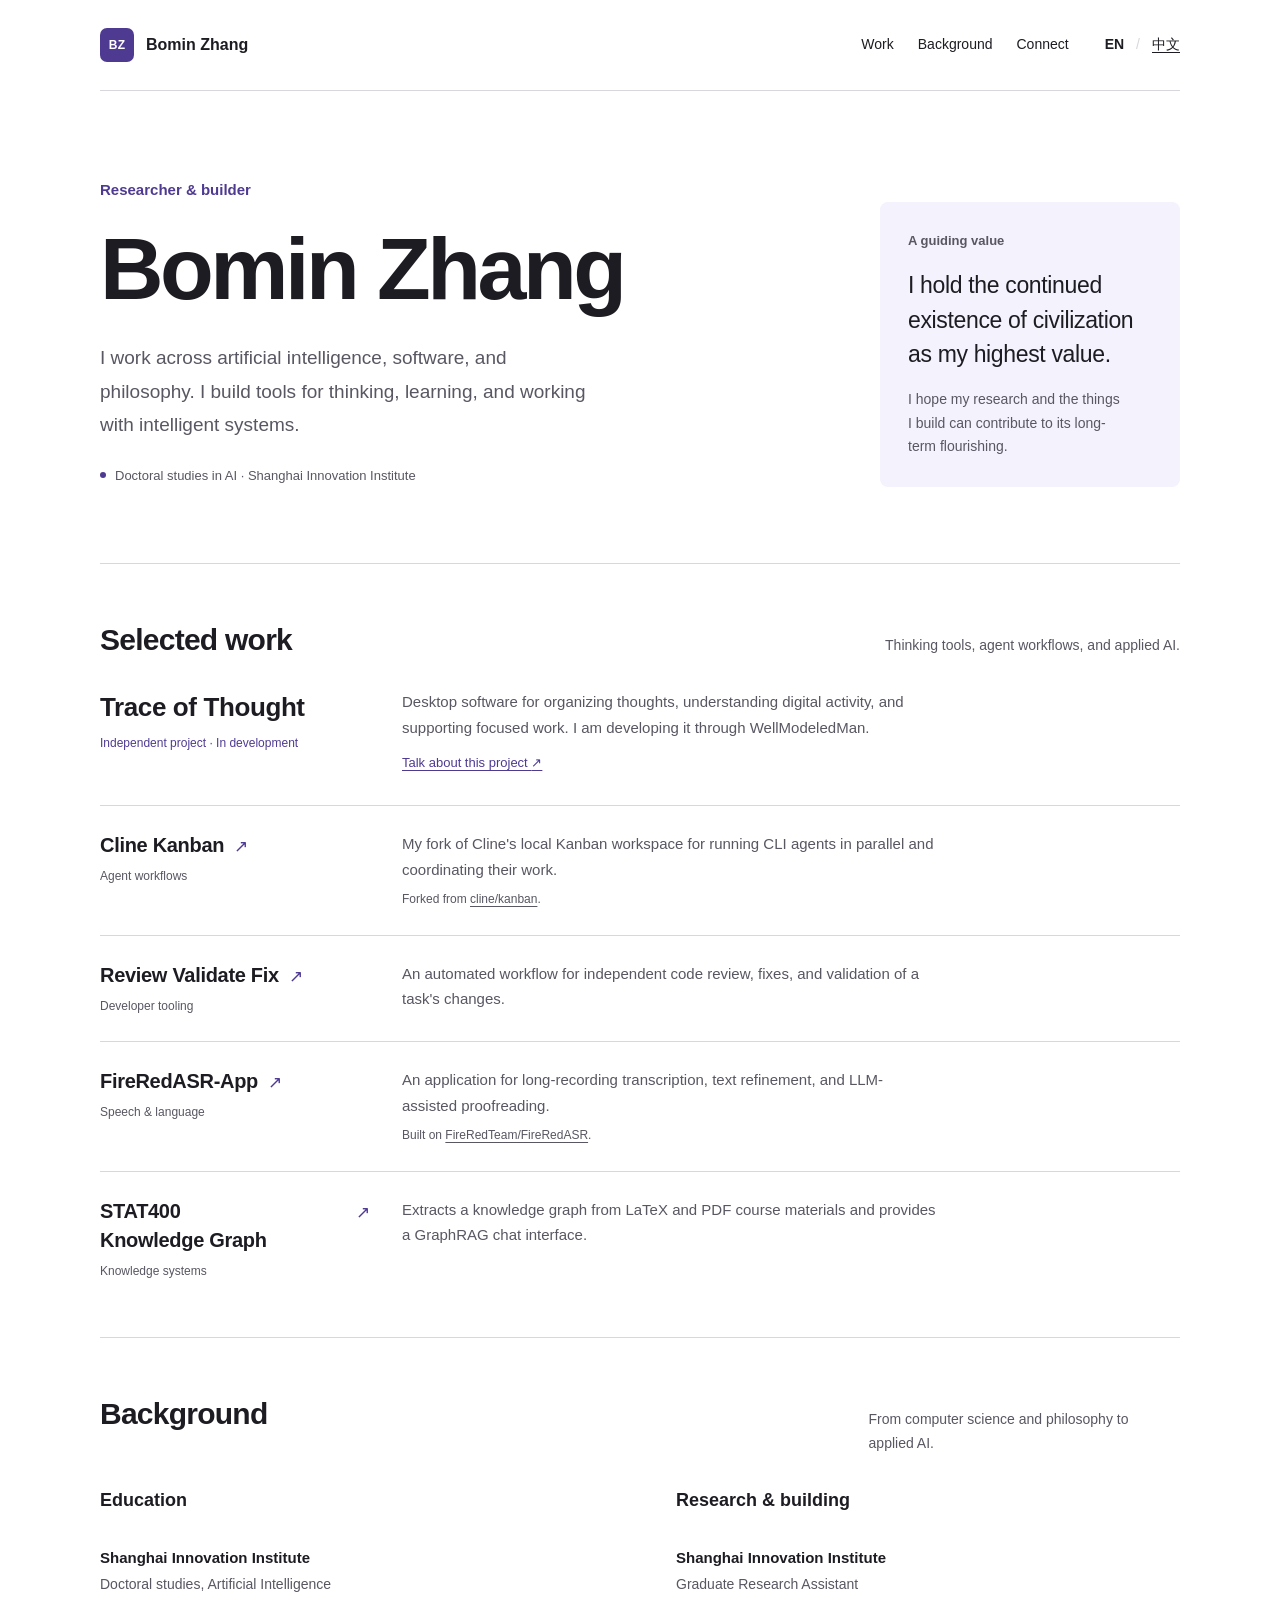
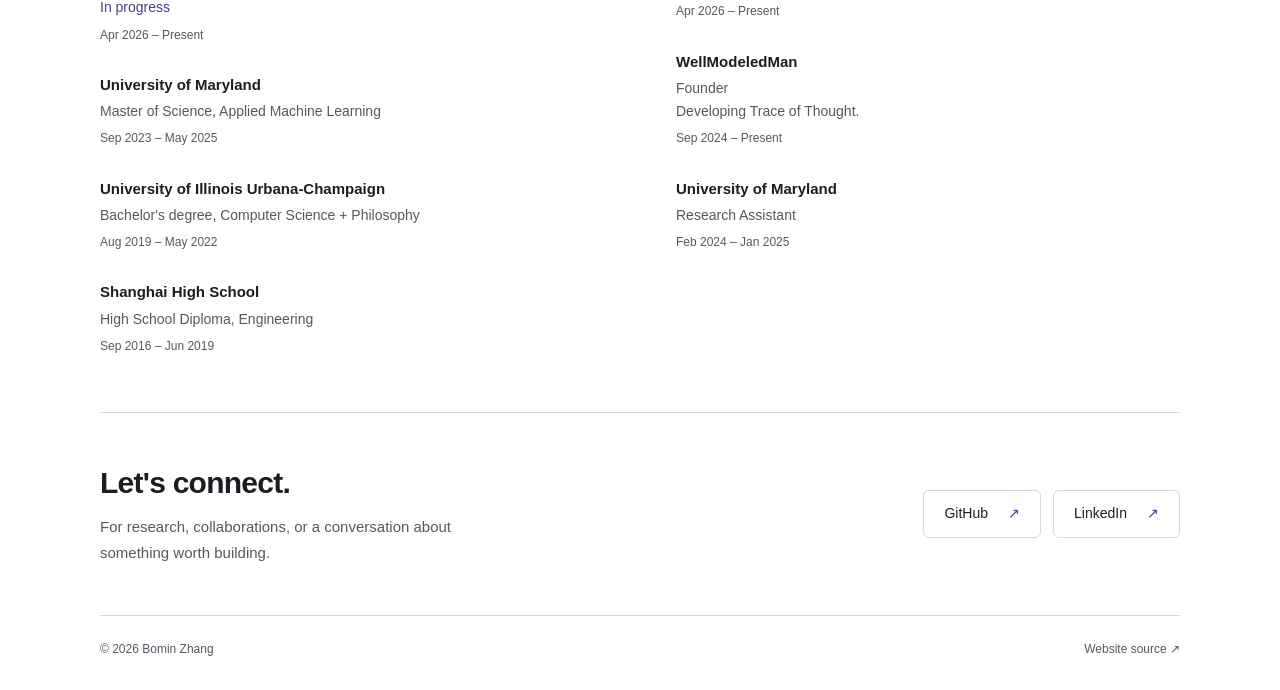
==== projects/personal-website/public/index.html @ e4f24a4a "[FEAT,UI]新增中英双语个人主页与 GitHub Pages 发布流程" ====
<!doctype html>
<html lang="en" data-language-redirect-entry>
<head>
  <meta charset="utf-8">
  <meta name="viewport" content="width=device-width, initial-scale=1">
  <meta name="description" content="Bomin Zhang, a researcher and builder working across artificial intelligence, software, and philosophy. 跨领域研究与构建者。">
  <title>Bomin Zhang | Researcher &amp; builder</title>
  <link rel="canonical" href="https://realmx1.github.io/">
  <link rel="alternate" hreflang="en" href="https://realmx1.github.io/en/">
  <link rel="alternate" hreflang="zh-CN" href="https://realmx1.github.io/zh/">
  <link rel="alternate" hreflang="x-default" href="https://realmx1.github.io/">
  <link rel="icon" type="image/svg+xml" href="assets/bomin-zhang-monogram.svg">
  <link rel="stylesheet" href="assets/personal-website.css">
  <script src="assets/language-preference-navigation.js" defer></script>
</head>
<body class="language-entry-page">
  <main class="language-entry-content">
    <span class="personal-monogram" aria-hidden="true">BZ</span>
    <h1 class="personal-name">Bomin Zhang</h1>
    <p class="language-entry-description">Researcher &amp; builder<br><span lang="zh-CN">跨领域研究与构建者</span></p>
    <nav class="entry-language-options" aria-label="Choose your language / 选择语言">
      <a href="en/" lang="en" hreflang="en">English <span aria-hidden="true">→</span></a>
      <a href="zh/" lang="zh-CN" hreflang="zh-CN">简体中文 <span aria-hidden="true">→</span></a>
    </nav>
  </main>
</body>
</html>
---- projects/personal-website/public/assets/personal-website.css ----
:root {
  color-scheme: light;
  --color-page-background: oklch(1 0 0);
  --color-body-text: oklch(0.23 0.012 290);
  --color-secondary-text: oklch(0.46 0.018 290);
  --color-brand-primary: oklch(0.42 0.14 290);
  --color-brand-tint: oklch(0.965 0.015 290);
  --color-divider: oklch(0.88 0.008 290);
  --color-focus-indicator: oklch(0.44 0.15 290);
  font-family: -apple-system, BlinkMacSystemFont, "Segoe UI", "PingFang SC", "Microsoft YaHei", sans-serif;
  color: var(--color-body-text);
  background: var(--color-page-background);
  font-synthesis: none;
  text-rendering: optimizeLegibility;
  -webkit-font-smoothing: antialiased;
}

* { box-sizing: border-box; }
html { scroll-behavior: smooth; scroll-padding-top: 28px; }
body { margin: 0; font-size: 16px; line-height: 1.7; }
a { color: inherit; text-decoration-thickness: 1px; text-underline-offset: 0.22em; }
a:hover { color: var(--color-brand-primary); }
a:focus-visible { outline: 3px solid var(--color-focus-indicator); outline-offset: 5px; border-radius: 2px; }
h1, h2, h3, p { margin: 0; }
h1, h2, h3 { text-wrap: balance; }
p { text-wrap: pretty; }
::selection { background: oklch(0.9 0.06 290); color: var(--color-body-text); }
.page-container { width: min(1080px, calc(100% - 96px)); margin-inline: auto; }
.skip-navigation-link {
  position: absolute; top: 12px; left: 12px; z-index: 1; padding: 10px 18px;
  background: var(--color-page-background); transform: translateY(-200%);
}
.skip-navigation-link:focus { transform: translateY(0); }

.site-header { display: flex; align-items: center; gap: 36px; padding-block: 28px; border-bottom: 1px solid var(--color-divider); }
.site-identity { display: inline-flex; align-items: center; gap: 12px; margin-right: auto; font-weight: 650; text-decoration: none; white-space: nowrap; }
.personal-monogram { display: grid; place-items: center; width: 34px; height: 34px; background: var(--color-brand-primary); color: white; font-size: 12px; letter-spacing: 0.02em; border-radius: 7px; }
.section-navigation, .language-navigation { display: flex; align-items: center; gap: 24px; font-size: 14px; }
.section-navigation a { text-decoration: none; }
.language-navigation { gap: 12px; }
.language-navigation a { white-space: nowrap; }
.language-navigation [aria-current="page"] { font-weight: 650; text-decoration: none; }
.language-separator { color: var(--color-divider); }

.personal-introduction { display: grid; grid-template-columns: minmax(0, 1fr) 300px; align-items: end; gap: 60px; padding-block: 86px 76px; }
.professional-positioning { margin-bottom: 18px; color: var(--color-brand-primary); font-size: 15px; font-weight: 550; }
.personal-name { font-size: clamp(3rem, 7vw, 5.5rem); font-weight: 600; line-height: 1.1; letter-spacing: -0.04em; }
.personal-description { margin-top: 24px; max-width: 46ch; font-size: 19px; line-height: 1.75; color: var(--color-secondary-text); }
.current-affiliation { margin-top: 24px; font-size: 13px; color: var(--color-secondary-text); }
.current-affiliation::before { content: ""; display: inline-block; width: 6px; height: 6px; margin-right: 9px; margin-bottom: 2px; background: var(--color-brand-primary); border-radius: 50%; }
.guiding-value { padding: 28px; border-radius: 8px; background: var(--color-brand-tint); }
.guiding-value h2 { font-size: 13px; font-weight: 550; color: var(--color-secondary-text); }
.guiding-value p { margin-top: 16px; font-size: 23px; line-height: 1.5; letter-spacing: -0.015em; }
.guiding-value .value-context { font-size: 14px; line-height: 1.7; color: var(--color-secondary-text); letter-spacing: normal; }

.content-section { padding-block: 56px; border-top: 1px solid var(--color-divider); }
.section-heading { display: flex; align-items: baseline; justify-content: space-between; gap: 24px; margin-bottom: 30px; }
.section-heading h2, .contact-heading { font-size: 30px; line-height: 1.3; font-weight: 550; letter-spacing: -0.025em; }
.section-heading > p { max-width: 40ch; font-size: 14px; color: var(--color-secondary-text); }
.project-list { margin: 0; padding: 0; list-style: none; }
.project-entry { display: grid; grid-template-columns: 270px minmax(0, 1fr); gap: 32px; padding-block: 25px; border-bottom: 1px solid var(--color-divider); }
.project-entry:last-child { padding-bottom: 0; border-bottom: 0; }
.project-entry h3 { font-size: 20px; font-weight: 550; line-height: 1.45; letter-spacing: -0.015em; }
.project-title-link { display: inline-flex; align-items: baseline; gap: 10px; text-decoration: none; }
.project-title-link span { color: var(--color-brand-primary); font-size: 17px; transition: transform 160ms ease-out; }
.project-title-link:hover span { transform: translate(2px, -2px); }
.project-description { max-width: 65ch; color: var(--color-secondary-text); font-size: 15px; }
.project-category { margin-top: 6px; font-size: 12px; color: var(--color-secondary-text); }
.project-provenance { margin-top: 7px; font-size: 12px; color: var(--color-secondary-text); }
.project-entry-featured { padding-top: 0; padding-bottom: 30px; }
.project-entry-featured h3 { font-size: 26px; }
.project-entry-featured .project-category { color: var(--color-brand-primary); }
.project-conversation-link { display: inline-block; margin-top: 12px; color: var(--color-brand-primary); font-size: 13px; }

.professional-background { display: grid; grid-template-columns: 1fr 1fr; gap: 72px; }
.background-column h3 { margin-bottom: 30px; font-size: 18px; font-weight: 550; }
.background-timeline { margin: 0; padding: 0; list-style: none; }
.background-timeline li + li { margin-top: 28px; }
.background-timeline h4 { margin: 0; font-size: 15px; line-height: 1.55; font-weight: 600; }
.timeline-detail { margin-top: 4px; color: var(--color-secondary-text); font-size: 14px; line-height: 1.65; }
.timeline-period { margin-top: 5px; color: var(--color-secondary-text); font-size: 12px; }
.ongoing-status { color: var(--color-brand-primary); }

.contact-section { display: flex; align-items: center; justify-content: space-between; gap: 32px; padding-block: 50px; }
.contact-description { max-width: 48ch; margin-top: 12px; color: var(--color-secondary-text); font-size: 15px; }
.contact-links { display: flex; flex-shrink: 0; flex-wrap: wrap; gap: 12px; }
.contact-links a, .entry-language-options a { display: inline-flex; align-items: center; justify-content: center; gap: 20px; padding: 11px 20px; border: 1px solid var(--color-divider); border-radius: 6px; font-size: 14px; text-decoration: none; }
.contact-links a:hover, .entry-language-options a:hover { border-color: var(--color-brand-primary); }
.contact-links a span { color: var(--color-brand-primary); }
.site-footer { display: flex; justify-content: space-between; gap: 20px; padding-block: 23px 30px; border-top: 1px solid var(--color-divider); color: var(--color-secondary-text); font-size: 12px; }
.site-footer a { text-decoration: none; }

.language-entry-page { display: grid; min-height: 100svh; place-items: center; padding: 32px 24px; }
.language-entry-content { width: min(100%, 580px); }
.language-entry-content .personal-name { margin-top: 28px; }
.language-entry-description { margin-top: 24px; color: var(--color-secondary-text); }
.entry-language-options { display: flex; flex-wrap: wrap; gap: 12px; margin-top: 32px; }

@media (max-width: 900px) {
  .page-container { width: calc(100% - 64px); }
  .personal-introduction { grid-template-columns: minmax(0, 1fr) 260px; gap: 32px; padding-block: 64px; }
  .personal-description { font-size: 17px; }
  .guiding-value { padding: 24px; }
  .guiding-value p { font-size: 21px; }
  .project-entry { grid-template-columns: 220px minmax(0, 1fr); gap: 24px; }
  .professional-background { gap: 40px; }
  .section-heading { display: block; }
  .section-heading > p { margin-top: 10px; }
}

@media (max-width: 680px) {
  .page-container { width: calc(100% - 40px); }
  .site-header { display: grid; grid-template-columns: 1fr auto; gap: 20px; padding-block: 22px; }
  .site-identity { font-size: 14px; gap: 9px; }
  .personal-monogram { width: 30px; height: 30px; font-size: 11px; }
  .language-navigation { grid-column: 2; grid-row: 1; font-size: 13px; gap: 9px; }
  .section-navigation { grid-column: 1 / -1; gap: 24px; font-size: 13px; }
  .personal-introduction { grid-template-columns: 1fr; gap: 32px; padding-block: 48px; }
  .personal-name { font-size: clamp(2.6rem, 11.5vw, 4.5rem); }
  .personal-description { margin-top: 20px; font-size: 17px; }
  .current-affiliation { max-width: 39ch; font-size: 12px; }
  .guiding-value { padding: 22px 24px; }
  .guiding-value p { max-width: 32ch; margin-top: 10px; font-size: 21px; }
  .guiding-value .value-context { max-width: none; font-size: 13px; }
  .content-section { padding-block: 40px; }
  .section-heading h2, .contact-heading { font-size: 27px; }
  .project-entry { grid-template-columns: 1fr; gap: 12px; padding-block: 23px; }
  .project-entry-featured { padding-top: 0; }
  .project-entry h3 { font-size: 20px; }
  .project-entry-featured h3 { font-size: 24px; }
  .professional-background { grid-template-columns: 1fr; gap: 40px; }
  .background-column h3 { margin-bottom: 24px; }
  .contact-section { display: block; }
  .contact-links { margin-top: 24px; }
  .site-footer { font-size: 11px; }
}

@media (prefers-reduced-motion: reduce) {
  html { scroll-behavior: auto; }
  .project-title-link span { transition: none; }
}

@media print {
  .page-container { width: 100%; }
  .site-header, .language-navigation, .contact-links, .site-footer { display: none; }
  .personal-introduction, .content-section { padding-block: 24px; }
  .project-entry, .background-timeline li { break-inside: avoid; }
}
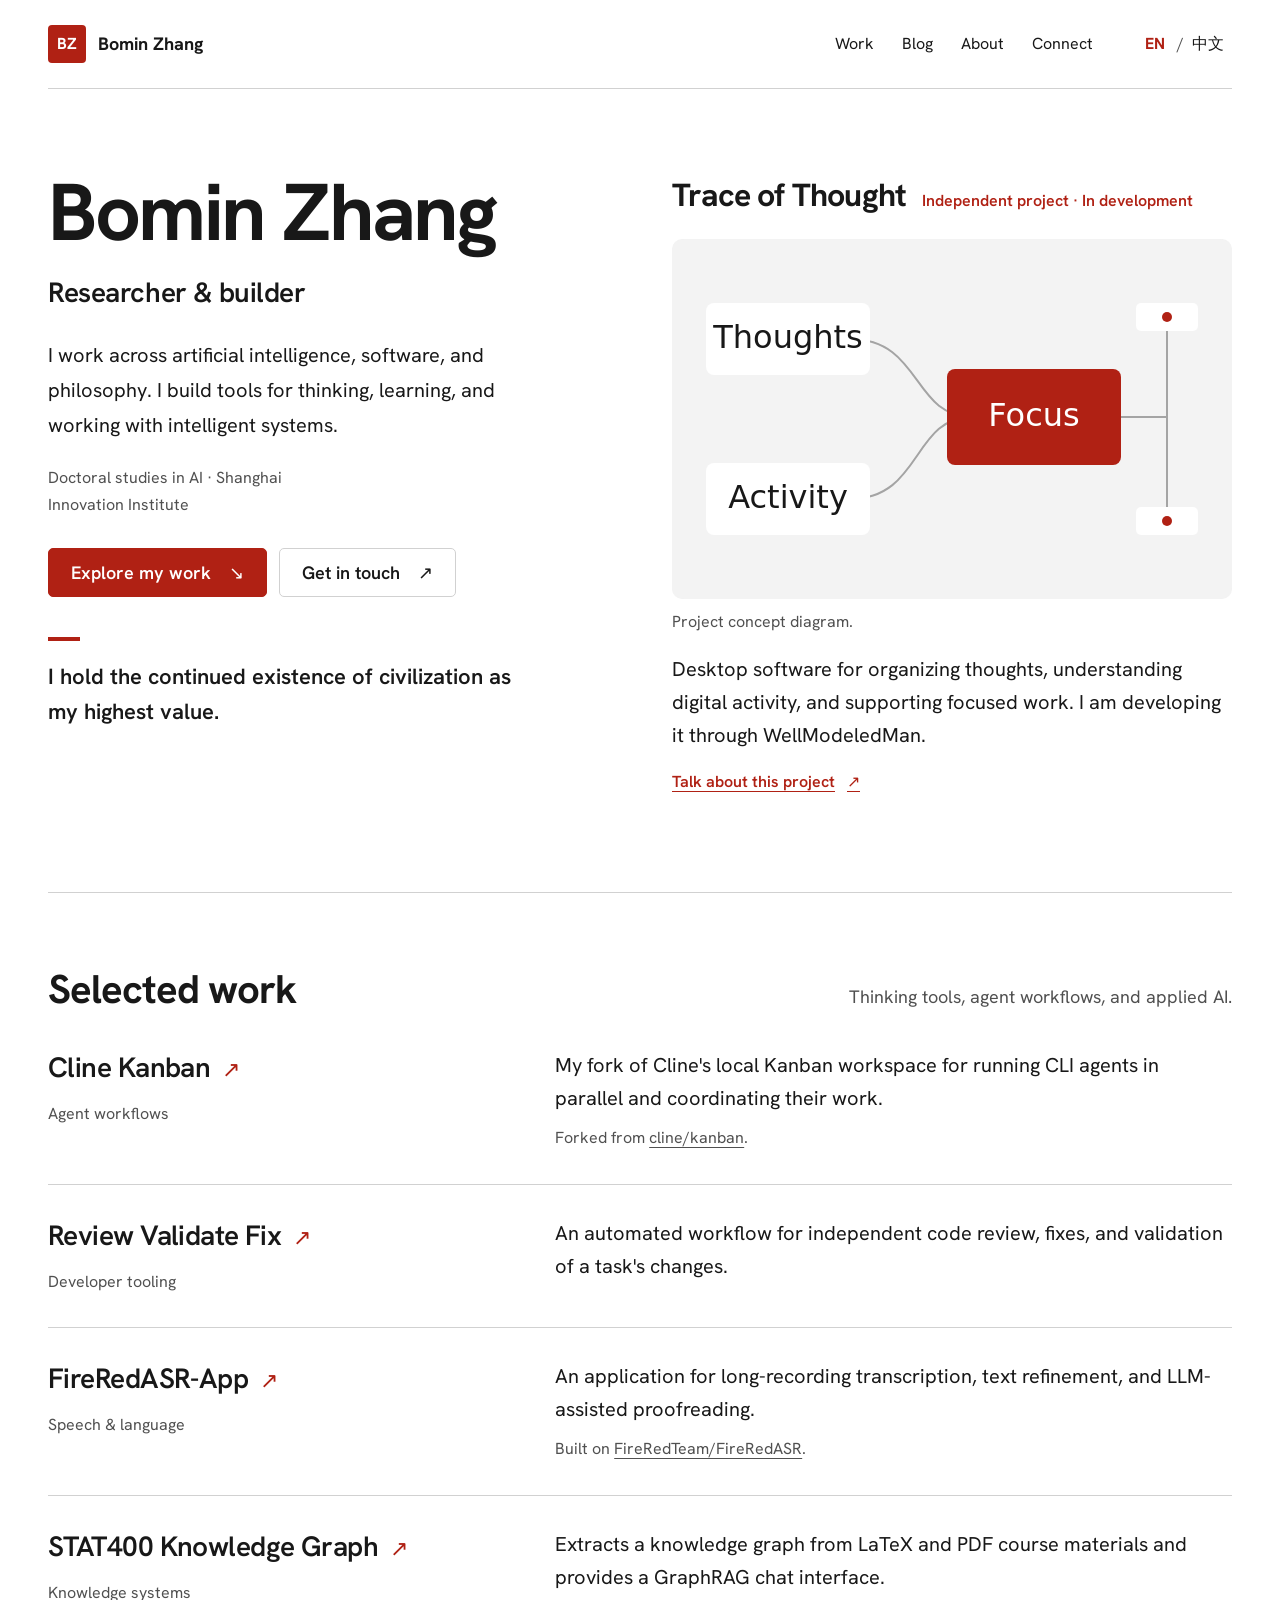
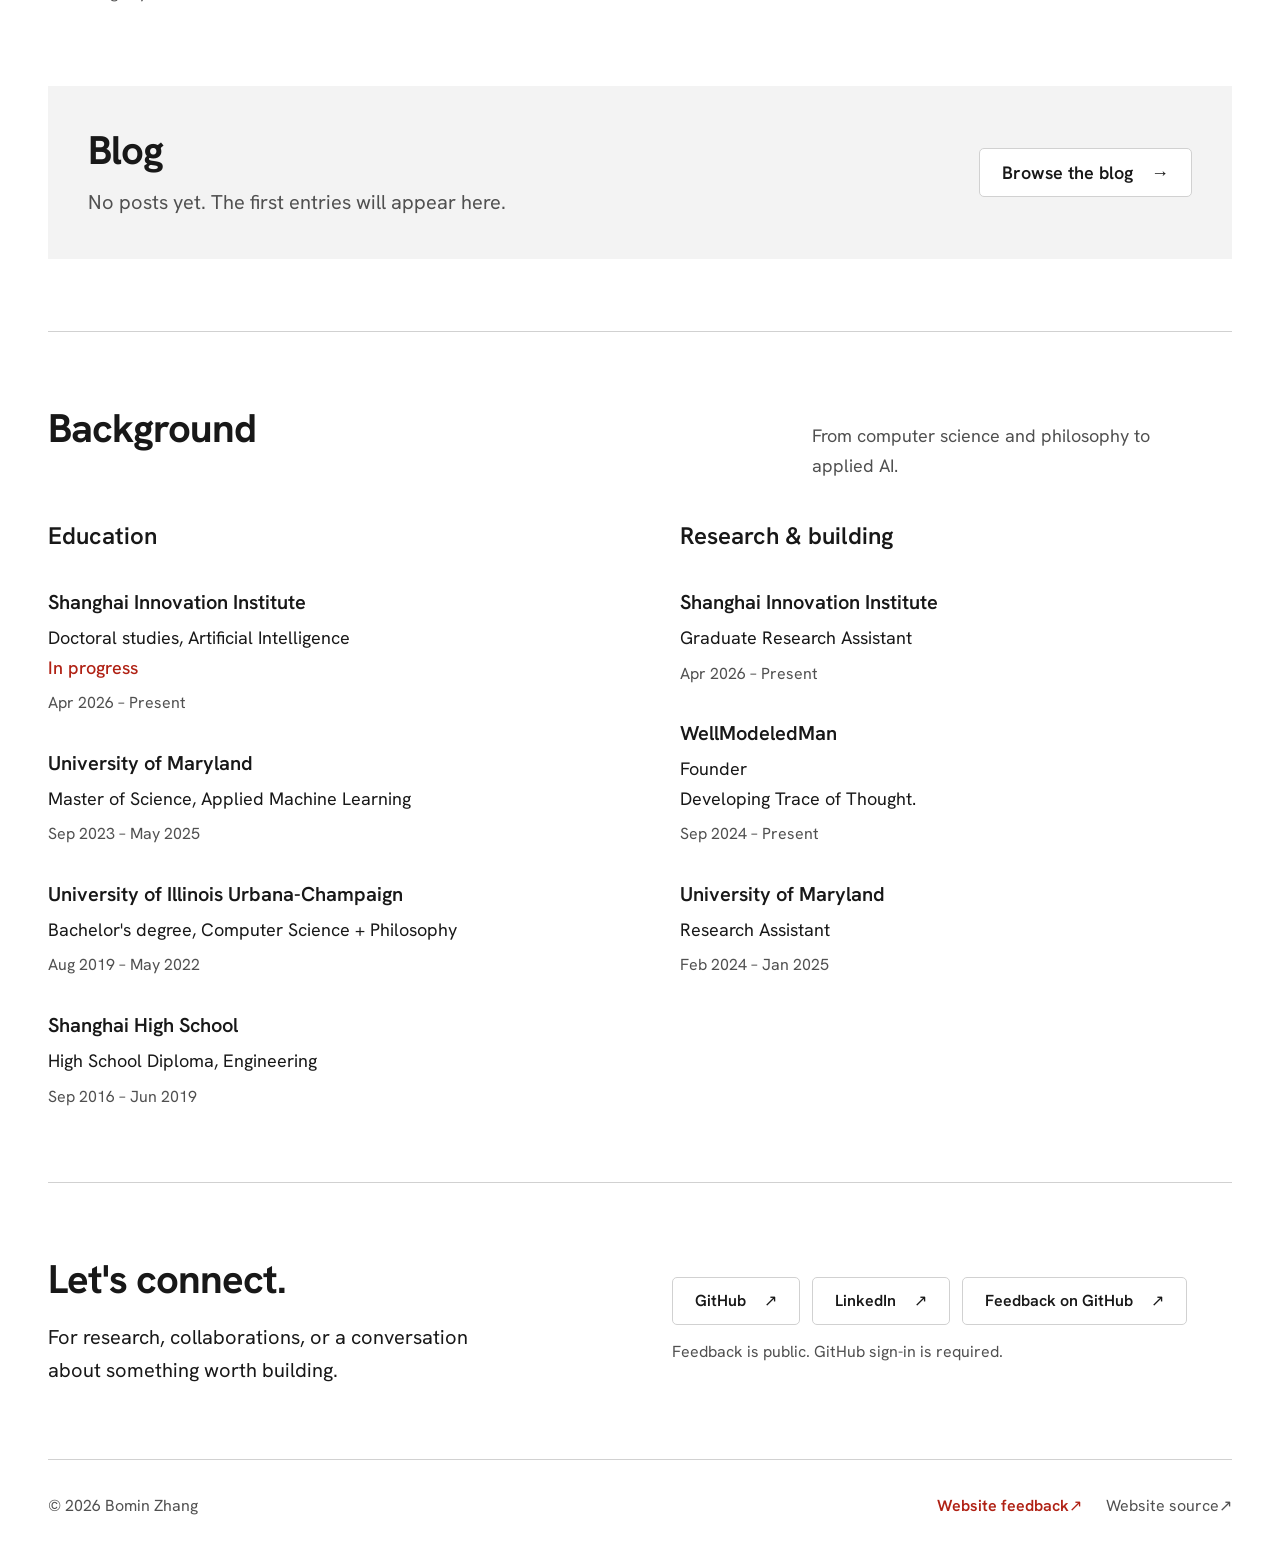
==== commit c30a7fc8: "[FEAT,UI]重做个人主页排版并加入双语博客与网站反馈入口" ====
--- a/projects/personal-website/public/index.html
+++ b/projects/personal-website/public/index.html
@@ -10,6 +10,7 @@
   <link rel="alternate" hreflang="zh-CN" href="https://realmx1.github.io/zh/">
   <link rel="alternate" hreflang="x-default" href="https://realmx1.github.io/">
   <link rel="icon" type="image/svg+xml" href="assets/bomin-zhang-monogram.svg">
+  <link rel="preload" href="assets/fonts/hanken-grotesk-latin-variable.woff2" as="font" type="font/woff2" crossorigin>
   <link rel="stylesheet" href="assets/personal-website.css">
   <script src="assets/language-preference-navigation.js" defer></script>
 </head>
--- a/projects/personal-website/public/assets/personal-website.css
+++ b/projects/personal-website/public/assets/personal-website.css
@@ -1,148 +1,189 @@
+@font-face {
+  font-family: "Hanken Grotesk"; font-style: normal; font-weight: 400 700; font-display: swap;
+  src: url("fonts/hanken-grotesk-latin-variable.woff2") format("woff2");
+}
 :root {
   color-scheme: light;
   --color-page-background: oklch(1 0 0);
-  --color-body-text: oklch(0.23 0.012 290);
-  --color-secondary-text: oklch(0.46 0.018 290);
-  --color-brand-primary: oklch(0.42 0.14 290);
-  --color-brand-tint: oklch(0.965 0.015 290);
-  --color-divider: oklch(0.88 0.008 290);
-  --color-focus-indicator: oklch(0.44 0.15 290);
-  font-family: -apple-system, BlinkMacSystemFont, "Segoe UI", "PingFang SC", "Microsoft YaHei", sans-serif;
-  color: var(--color-body-text);
-  background: var(--color-page-background);
-  font-synthesis: none;
-  text-rendering: optimizeLegibility;
-  -webkit-font-smoothing: antialiased;
+  --color-body-text: oklch(0.21 0 0);
+  --color-secondary-text: oklch(0.43 0 0);
+  --color-brand-primary: oklch(0.49 0.18 30);
+  --color-brand-hover: oklch(0.41 0.15 30);
+  --color-brand-tint: oklch(0.965 0 0);
+  --color-divider: oklch(0.86 0 0);
+  --color-focus-indicator: oklch(0.49 0.18 30);
+  --motion-ease-out: cubic-bezier(0.22, 1, 0.36, 1);
+  font-family: "Hanken Grotesk", -apple-system, BlinkMacSystemFont, "Segoe UI", "PingFang SC", "Microsoft YaHei", sans-serif;
+  color: var(--color-body-text); background: var(--color-page-background);
+  font-synthesis: none; text-rendering: optimizeLegibility; -webkit-font-smoothing: antialiased;
 }
-
 * { box-sizing: border-box; }
 html { scroll-behavior: smooth; scroll-padding-top: 28px; }
-body { margin: 0; font-size: 16px; line-height: 1.7; }
-a { color: inherit; text-decoration-thickness: 1px; text-underline-offset: 0.22em; }
+body { margin: 0; font-size: 20px; line-height: 1.65; }
+a { color: inherit; text-decoration-thickness: 1px; text-underline-offset: 0.24em; }
 a:hover { color: var(--color-brand-primary); }
-a:focus-visible { outline: 3px solid var(--color-focus-indicator); outline-offset: 5px; border-radius: 2px; }
-h1, h2, h3, p { margin: 0; }
+a:focus-visible { outline: 3px solid var(--color-focus-indicator); outline-offset: 4px; border-radius: 2px; }
+h1, h2, h3, h4, p, figure { margin: 0; }
 h1, h2, h3 { text-wrap: balance; }
 p { text-wrap: pretty; }
-::selection { background: oklch(0.9 0.06 290); color: var(--color-body-text); }
-.page-container { width: min(1080px, calc(100% - 96px)); margin-inline: auto; }
-.skip-navigation-link {
-  position: absolute; top: 12px; left: 12px; z-index: 1; padding: 10px 18px;
-  background: var(--color-page-background); transform: translateY(-200%);
+::selection { background: oklch(0.9 0.05 30); color: var(--color-body-text); }
+.page-container { width: min(1240px, calc(100% - 96px)); margin-inline: auto; }
+.skip-navigation-link { position: absolute; top: 12px; left: 12px; z-index: 1; padding: 12px 20px; background: var(--color-page-background); transform: translateY(-200%); }
+.skip-navigation-link:focus { transform: translateY(0); }
+.site-header { display: flex; align-items: center; gap: 32px; padding-block: 22px; border-bottom: 1px solid var(--color-divider); }
+.site-identity { display: inline-flex; align-items: center; gap: 12px; min-width: 44px; min-height: 44px; margin-right: auto; font-size: 18px; font-weight: 700; text-decoration: none; white-space: nowrap; }
+.personal-monogram { display: grid; place-items: center; width: 38px; height: 38px; background: var(--color-brand-primary); color: white; font-size: 16px; font-weight: 700; border-radius: 4px; }
+.section-navigation, .language-navigation { display: flex; align-items: center; gap: 12px; font-size: 16px; }
+.section-navigation a, .language-navigation a { display: inline-flex; align-items: center; justify-content: center; min-width: 44px; min-height: 44px; padding-inline: 8px; text-decoration: none; }
+.section-navigation [aria-current], .language-navigation [aria-current] { color: var(--color-brand-primary); font-weight: 700; }
+.language-navigation { gap: 0; }
+.language-separator { color: var(--color-secondary-text); }
+.personal-introduction { display: grid; grid-template-columns: minmax(0, 1fr) minmax(0, 1fr); align-items: start; gap: 64px; padding-block: 80px 88px; }
+.personal-name { font-size: clamp(48px, 6.3vw, 82px); line-height: 1.07; letter-spacing: -0.03em; font-weight: 700; }
+.professional-positioning { margin-top: 18px; font-size: 28px; line-height: 1.4; font-weight: 600; letter-spacing: -0.015em; }
+.personal-description { margin-top: 26px; max-width: 43ch; font-size: 20px; line-height: 1.75; }
+.current-affiliation { margin-top: 22px; max-width: 42ch; font-size: 16px; color: var(--color-secondary-text); }
+.intro-actions, .contact-links { display: flex; flex-wrap: wrap; gap: 12px; }
+.intro-actions { margin-top: 30px; }
+.button-link, .contact-links a, .entry-language-options a { display: inline-flex; align-items: center; justify-content: center; gap: 18px; min-height: 48px; padding: 10px 22px; border: 1px solid var(--color-divider); border-radius: 5px; font-size: 18px; font-weight: 600; line-height: 1.5; text-decoration: none; transition: border-color 180ms var(--motion-ease-out), background-color 180ms var(--motion-ease-out), transform 180ms var(--motion-ease-out); }
+.button-link:hover, .contact-links a:hover, .entry-language-options a:hover { border-color: var(--color-brand-primary); transform: translateY(-1px); }
+.button-link-primary { color: white; background: var(--color-brand-primary); border-color: var(--color-brand-primary); }
+.button-link-primary:hover { color: white; background: var(--color-brand-hover); border-color: var(--color-brand-hover); }
+.guiding-value { margin-top: 40px; max-width: 40ch; font-size: 22px; line-height: 1.6; font-weight: 600; }
+.guiding-value::before { content: ""; display: block; width: 32px; height: 4px; margin-bottom: 18px; background: var(--color-brand-primary); }
+.project-entry-featured { padding-top: 6px; }
+.featured-project-heading { display: flex; align-items: baseline; flex-wrap: wrap; gap: 8px 16px; }
+.project-entry-featured h2 { font-size: 32px; font-weight: 700; line-height: 1.25; letter-spacing: -0.025em; }
+.project-category { margin-top: 8px; font-size: 16px; color: var(--color-secondary-text); }
+.project-entry-featured .project-category { margin: 0; color: var(--color-brand-primary); font-weight: 600; }
+.featured-project-visual { margin-top: 24px; }
+.featured-project-visual img { display: block; width: 100%; height: auto; border-radius: 10px; background: var(--color-brand-tint); }
+.featured-project-visual figcaption { margin-top: 10px; color: var(--color-secondary-text); font-size: 16px; }
+.project-entry-featured .project-description { margin-top: 18px; }
+.project-conversation-link { display: inline-flex; align-items: center; min-height: 44px; gap: 12px; margin-top: 8px; color: var(--color-brand-primary); font-size: 16px; font-weight: 600; }
+.content-section { padding-block: 72px; border-top: 1px solid var(--color-divider); }
+.section-heading { display: flex; align-items: baseline; justify-content: space-between; gap: 32px; margin-bottom: 36px; }
+.section-heading h2, .contact-heading { font-size: 40px; line-height: 1.2; font-weight: 700; letter-spacing: -0.025em; }
+.section-heading > p { max-width: 42ch; font-size: 18px; color: var(--color-secondary-text); }
+.project-list { margin: 0; padding: 0; list-style: none; }
+.project-list .project-entry { display: grid; grid-template-columns: minmax(0, 0.8fr) minmax(0, 1.2fr); gap: 56px; padding-block: 32px; border-bottom: 1px solid var(--color-divider); }
+.project-list .project-entry:first-child { padding-top: 0; }
+.project-list .project-entry:last-child { padding-bottom: 0; border-bottom: 0; }
+.project-entry h3 { font-size: 28px; font-weight: 600; line-height: 1.35; letter-spacing: -0.02em; overflow-wrap: anywhere; }
+.project-title-link { display: inline-flex; align-items: baseline; min-height: 44px; gap: 12px; text-decoration: none; }
+.project-title-link span { flex-shrink: 0; color: var(--color-brand-primary); font-size: 22px; transition: transform 180ms var(--motion-ease-out); }
+.project-title-link:hover span { transform: translate(2px, -2px); }
+.project-description { max-width: 65ch; }
+.project-provenance { margin-top: 10px; font-size: 16px; color: var(--color-secondary-text); }
+.blog-preview-section { display: flex; align-items: center; justify-content: space-between; gap: 32px; margin-block: 8px 72px; padding: 40px; background: var(--color-brand-tint); }
+.blog-preview-section h2 { font-size: 40px; line-height: 1.2; font-weight: 700; letter-spacing: -0.025em; }
+.blog-preview-section p { max-width: 55ch; margin-top: 12px; color: var(--color-secondary-text); }
+.blog-preview-section .button-link { flex-shrink: 0; background: var(--color-page-background); }
+.professional-background { display: grid; grid-template-columns: 1fr 1fr; gap: 80px; }
+.background-column h3 { margin-bottom: 32px; font-size: 24px; font-weight: 600; }
+.background-timeline { margin: 0; padding: 0; list-style: none; }
+.background-timeline li + li { margin-top: 32px; }
+.background-timeline h4 { font-size: 20px; line-height: 1.45; font-weight: 600; }
+.timeline-detail { margin-top: 6px; font-size: 18px; line-height: 1.65; }
+.timeline-period { margin-top: 8px; font-size: 16px; color: var(--color-secondary-text); }
+.ongoing-status { color: var(--color-brand-primary); font-weight: 500; }
+.contact-section { display: grid; grid-template-columns: minmax(0, 1fr) minmax(0, 1fr); gap: 64px; }
+.contact-description { max-width: 43ch; margin-top: 18px; }
+.contact-actions { align-self: center; }
+.contact-links a { font-size: 16px; }
+.feedback-disclosure { margin-top: 14px; font-size: 16px; color: var(--color-secondary-text); }
+.site-footer { display: flex; flex-wrap: wrap; align-items: center; justify-content: space-between; gap: 12px 24px; padding-block: 24px 32px; border-top: 1px solid var(--color-divider); color: var(--color-secondary-text); font-size: 16px; }
+.footer-links { display: flex; flex-wrap: wrap; gap: 24px; }
+.site-footer a { display: inline-flex; align-items: center; min-height: 44px; text-decoration: none; }
+.site-footer [data-website-feedback] { color: var(--color-brand-primary); font-weight: 600; }
+.blog-page-main { padding-block: 64px 96px; min-height: calc(100svh - 220px); }
+.back-to-home-link { display: inline-flex; align-items: center; min-height: 44px; gap: 12px; font-size: 16px; }
+.blog-page-title { margin-top: 40px; font-size: clamp(48px, 6vw, 80px); line-height: 1.1; letter-spacing: -0.03em; font-weight: 700; }
+.blog-page-description { max-width: 60ch; margin-top: 24px; }
+.blog-empty-state { display: flex; align-items: flex-start; gap: 24px; margin-top: 48px; padding: 40px; background: var(--color-brand-tint); }
+.blog-empty-symbol { display: grid; flex-shrink: 0; place-items: center; width: 44px; height: 44px; background: var(--color-brand-primary); color: white; border-radius: 4px; font-size: 24px; line-height: 1; }
+.blog-empty-state h2 { font-size: 26px; line-height: 1.35; }
+.blog-empty-state p { max-width: 55ch; margin-top: 10px; color: var(--color-secondary-text); }
+.blog-article { max-width: 68ch; margin-inline: auto; padding-block: 48px 72px; overflow-wrap: anywhere; }
+.blog-article h1 { font-size: clamp(36px, 5vw, 56px); line-height: 1.2; letter-spacing: -0.025em; }
+.blog-article h2 { margin-top: 48px; font-size: 32px; line-height: 1.3; }
+.blog-article h3 { margin-top: 32px; font-size: 25px; line-height: 1.4; }
+.blog-article p, .blog-article ul, .blog-article ol, .blog-article blockquote, .blog-article pre { margin-block: 24px; }
+.blog-article time { display: block; margin-top: 16px; font-size: 16px; color: var(--color-secondary-text); }
+.blog-article img { max-width: 100%; height: auto; }
+.blog-article pre { overflow-x: auto; padding: 24px; background: var(--color-brand-tint); font-size: 16px; }
+.blog-article code { font-family: ui-monospace, monospace; }
+.language-entry-page { display: grid; min-height: 100svh; place-items: center; padding: 32px 24px; }
+.language-entry-content { width: min(100%, 660px); }
+.language-entry-content .personal-name { margin-top: 28px; }
+.language-entry-description { margin-top: 24px; }
+.entry-language-options { display: flex; flex-wrap: wrap; gap: 12px; margin-top: 32px; }
+@media (max-width: 1080px) {
+  .page-container { width: calc(100% - 64px); }
+  .site-header { gap: 20px; }
+  .section-navigation { gap: 4px; }
+  .personal-introduction { gap: 40px; padding-block: 64px 72px; }
+  .personal-name { font-size: 64px; }
+  .professional-positioning { font-size: 26px; }
+  .project-entry-featured h2 { font-size: 30px; }
+  .professional-background { gap: 48px; }
+  .section-heading { display: block; }
+  .section-heading > p { margin-top: 16px; }
+  .project-list .project-entry { gap: 36px; }
+  .contact-section { grid-template-columns: 1fr; gap: 28px; }
 }
-.skip-navigation-link:focus { transform: translateY(0); }
-
-.site-header { display: flex; align-items: center; gap: 36px; padding-block: 28px; border-bottom: 1px solid var(--color-divider); }
-.site-identity { display: inline-flex; align-items: center; gap: 12px; margin-right: auto; font-weight: 650; text-decoration: none; white-space: nowrap; }
-.personal-monogram { display: grid; place-items: center; width: 34px; height: 34px; background: var(--color-brand-primary); color: white; font-size: 12px; letter-spacing: 0.02em; border-radius: 7px; }
-.section-navigation, .language-navigation { display: flex; align-items: center; gap: 24px; font-size: 14px; }
-.section-navigation a { text-decoration: none; }
-.language-navigation { gap: 12px; }
-.language-navigation a { white-space: nowrap; }
-.language-navigation [aria-current="page"] { font-weight: 650; text-decoration: none; }
-.language-separator { color: var(--color-divider); }
-
-.personal-introduction { display: grid; grid-template-columns: minmax(0, 1fr) 300px; align-items: end; gap: 60px; padding-block: 86px 76px; }
-.professional-positioning { margin-bottom: 18px; color: var(--color-brand-primary); font-size: 15px; font-weight: 550; }
-.personal-name { font-size: clamp(3rem, 7vw, 5.5rem); font-weight: 600; line-height: 1.1; letter-spacing: -0.04em; }
-.personal-description { margin-top: 24px; max-width: 46ch; font-size: 19px; line-height: 1.75; color: var(--color-secondary-text); }
-.current-affiliation { margin-top: 24px; font-size: 13px; color: var(--color-secondary-text); }
-.current-affiliation::before { content: ""; display: inline-block; width: 6px; height: 6px; margin-right: 9px; margin-bottom: 2px; background: var(--color-brand-primary); border-radius: 50%; }
-.guiding-value { padding: 28px; border-radius: 8px; background: var(--color-brand-tint); }
-.guiding-value h2 { font-size: 13px; font-weight: 550; color: var(--color-secondary-text); }
-.guiding-value p { margin-top: 16px; font-size: 23px; line-height: 1.5; letter-spacing: -0.015em; }
-.guiding-value .value-context { font-size: 14px; line-height: 1.7; color: var(--color-secondary-text); letter-spacing: normal; }
-
-.content-section { padding-block: 56px; border-top: 1px solid var(--color-divider); }
-.section-heading { display: flex; align-items: baseline; justify-content: space-between; gap: 24px; margin-bottom: 30px; }
-.section-heading h2, .contact-heading { font-size: 30px; line-height: 1.3; font-weight: 550; letter-spacing: -0.025em; }
-.section-heading > p { max-width: 40ch; font-size: 14px; color: var(--color-secondary-text); }
-.project-list { margin: 0; padding: 0; list-style: none; }
-.project-entry { display: grid; grid-template-columns: 270px minmax(0, 1fr); gap: 32px; padding-block: 25px; border-bottom: 1px solid var(--color-divider); }
-.project-entry:last-child { padding-bottom: 0; border-bottom: 0; }
-.project-entry h3 { font-size: 20px; font-weight: 550; line-height: 1.45; letter-spacing: -0.015em; }
-.project-title-link { display: inline-flex; align-items: baseline; gap: 10px; text-decoration: none; }
-.project-title-link span { color: var(--color-brand-primary); font-size: 17px; transition: transform 160ms ease-out; }
-.project-title-link:hover span { transform: translate(2px, -2px); }
-.project-description { max-width: 65ch; color: var(--color-secondary-text); font-size: 15px; }
-.project-category { margin-top: 6px; font-size: 12px; color: var(--color-secondary-text); }
-.project-provenance { margin-top: 7px; font-size: 12px; color: var(--color-secondary-text); }
-.project-entry-featured { padding-top: 0; padding-bottom: 30px; }
-.project-entry-featured h3 { font-size: 26px; }
-.project-entry-featured .project-category { color: var(--color-brand-primary); }
-.project-conversation-link { display: inline-block; margin-top: 12px; color: var(--color-brand-primary); font-size: 13px; }
-
-.professional-background { display: grid; grid-template-columns: 1fr 1fr; gap: 72px; }
-.background-column h3 { margin-bottom: 30px; font-size: 18px; font-weight: 550; }
-.background-timeline { margin: 0; padding: 0; list-style: none; }
-.background-timeline li + li { margin-top: 28px; }
-.background-timeline h4 { margin: 0; font-size: 15px; line-height: 1.55; font-weight: 600; }
-.timeline-detail { margin-top: 4px; color: var(--color-secondary-text); font-size: 14px; line-height: 1.65; }
-.timeline-period { margin-top: 5px; color: var(--color-secondary-text); font-size: 12px; }
-.ongoing-status { color: var(--color-brand-primary); }
-
-.contact-section { display: flex; align-items: center; justify-content: space-between; gap: 32px; padding-block: 50px; }
-.contact-description { max-width: 48ch; margin-top: 12px; color: var(--color-secondary-text); font-size: 15px; }
-.contact-links { display: flex; flex-shrink: 0; flex-wrap: wrap; gap: 12px; }
-.contact-links a, .entry-language-options a { display: inline-flex; align-items: center; justify-content: center; gap: 20px; padding: 11px 20px; border: 1px solid var(--color-divider); border-radius: 6px; font-size: 14px; text-decoration: none; }
-.contact-links a:hover, .entry-language-options a:hover { border-color: var(--color-brand-primary); }
-.contact-links a span { color: var(--color-brand-primary); }
-.site-footer { display: flex; justify-content: space-between; gap: 20px; padding-block: 23px 30px; border-top: 1px solid var(--color-divider); color: var(--color-secondary-text); font-size: 12px; }
-.site-footer a { text-decoration: none; }
-
-.language-entry-page { display: grid; min-height: 100svh; place-items: center; padding: 32px 24px; }
-.language-entry-content { width: min(100%, 580px); }
-.language-entry-content .personal-name { margin-top: 28px; }
-.language-entry-description { margin-top: 24px; color: var(--color-secondary-text); }
-.entry-language-options { display: flex; flex-wrap: wrap; gap: 12px; margin-top: 32px; }
-
-@media (max-width: 900px) {
-  .page-container { width: calc(100% - 64px); }
-  .personal-introduction { grid-template-columns: minmax(0, 1fr) 260px; gap: 32px; padding-block: 64px; }
-  .personal-description { font-size: 17px; }
-  .guiding-value { padding: 24px; }
-  .guiding-value p { font-size: 21px; }
-  .project-entry { grid-template-columns: 220px minmax(0, 1fr); gap: 24px; }
-  .professional-background { gap: 40px; }
-  .section-heading { display: block; }
-  .section-heading > p { margin-top: 10px; }
+@media (max-width: 800px) {
+  body { font-size: 18px; }
+  .page-container { width: calc(100% - 40px); }
+  .site-header { display: grid; grid-template-columns: 1fr auto; gap: 8px 16px; padding-block: 12px; }
+  .site-identity { font-size: 16px; }
+  .personal-monogram { width: 36px; height: 36px; }
+  .language-navigation { grid-column: 2; grid-row: 1; }
+  .section-navigation { grid-column: 1 / -1; justify-content: space-between; gap: 4px; }
+  .section-navigation a { padding-inline: 6px; }
+  .personal-introduction { grid-template-columns: 1fr; gap: 48px; padding-block: 40px 56px; }
+  .personal-name { font-size: clamp(48px, 10.5vw, 68px); }
+  .professional-positioning { font-size: 25px; margin-top: 14px; }
+  .personal-description { font-size: 18px; margin-top: 22px; }
+  .current-affiliation { margin-top: 18px; }
+  .intro-actions { margin-top: 24px; }
+  .button-link { font-size: 16px; }
+  .guiding-value { margin-top: 28px; font-size: 20px; }
+  .guiding-value::before { margin-bottom: 14px; }
+  .project-entry-featured { padding-top: 0; }
+  .featured-project-visual { margin-top: 20px; }
+  .project-entry-featured h2 { font-size: 30px; }
+  .content-section { padding-block: 48px; }
+  .section-heading { margin-bottom: 32px; }
+  .section-heading h2, .contact-heading, .blog-preview-section h2 { font-size: 32px; }
+  .project-list .project-entry { grid-template-columns: 1fr; gap: 16px; padding-block: 28px; }
+  .project-entry h3 { font-size: 26px; }
+  .blog-preview-section { display: block; margin-bottom: 48px; padding: 28px; }
+  .blog-preview-section .button-link { margin-top: 24px; }
+  .professional-background { grid-template-columns: 1fr; gap: 48px; }
+  .background-column h3 { margin-bottom: 28px; }
+  .contact-links a { padding-inline: 18px; }
+  .site-footer { padding-block: 20px 28px; }
+  .blog-page-main { padding-block: 32px 56px; }
+  .blog-page-title { margin-top: 28px; }
+  .blog-empty-state { margin-top: 32px; padding: 28px; gap: 18px; }
+  .blog-empty-state h2 { font-size: 24px; }
 }
-
-@media (max-width: 680px) {
-  .page-container { width: calc(100% - 40px); }
-  .site-header { display: grid; grid-template-columns: 1fr auto; gap: 20px; padding-block: 22px; }
-  .site-identity { font-size: 14px; gap: 9px; }
-  .personal-monogram { width: 30px; height: 30px; font-size: 11px; }
-  .language-navigation { grid-column: 2; grid-row: 1; font-size: 13px; gap: 9px; }
-  .section-navigation { grid-column: 1 / -1; gap: 24px; font-size: 13px; }
-  .personal-introduction { grid-template-columns: 1fr; gap: 32px; padding-block: 48px; }
-  .personal-name { font-size: clamp(2.6rem, 11.5vw, 4.5rem); }
-  .personal-description { margin-top: 20px; font-size: 17px; }
-  .current-affiliation { max-width: 39ch; font-size: 12px; }
-  .guiding-value { padding: 22px 24px; }
-  .guiding-value p { max-width: 32ch; margin-top: 10px; font-size: 21px; }
-  .guiding-value .value-context { max-width: none; font-size: 13px; }
-  .content-section { padding-block: 40px; }
-  .section-heading h2, .contact-heading { font-size: 27px; }
-  .project-entry { grid-template-columns: 1fr; gap: 12px; padding-block: 23px; }
-  .project-entry-featured { padding-top: 0; }
-  .project-entry h3 { font-size: 20px; }
-  .project-entry-featured h3 { font-size: 24px; }
-  .professional-background { grid-template-columns: 1fr; gap: 40px; }
-  .background-column h3 { margin-bottom: 24px; }
-  .contact-section { display: block; }
-  .contact-links { margin-top: 24px; }
-  .site-footer { font-size: 11px; }
+@media (max-width: 380px) {
+  .site-identity { gap: 8px; }
+  .site-identity .identity-name { display: none; }
+  .intro-actions .button-link { padding-inline: 18px; }
+  .blog-empty-state { display: block; padding: 24px; }
+  .blog-empty-symbol { margin-bottom: 20px; }
 }
-
 @media (prefers-reduced-motion: reduce) {
   html { scroll-behavior: auto; }
-  .project-title-link span { transition: none; }
+  .button-link, .contact-links a, .entry-language-options a, .project-title-link span { transition: none; }
+  .button-link:hover, .contact-links a:hover, .entry-language-options a:hover, .project-title-link:hover span { transform: none; }
 }
-
 @media print {
   .page-container { width: 100%; }
-  .site-header, .language-navigation, .contact-links, .site-footer { display: none; }
+  .site-header, .intro-actions, .contact-links, .site-footer { display: none; }
   .personal-introduction, .content-section { padding-block: 24px; }
   .project-entry, .background-timeline li { break-inside: avoid; }
 }
